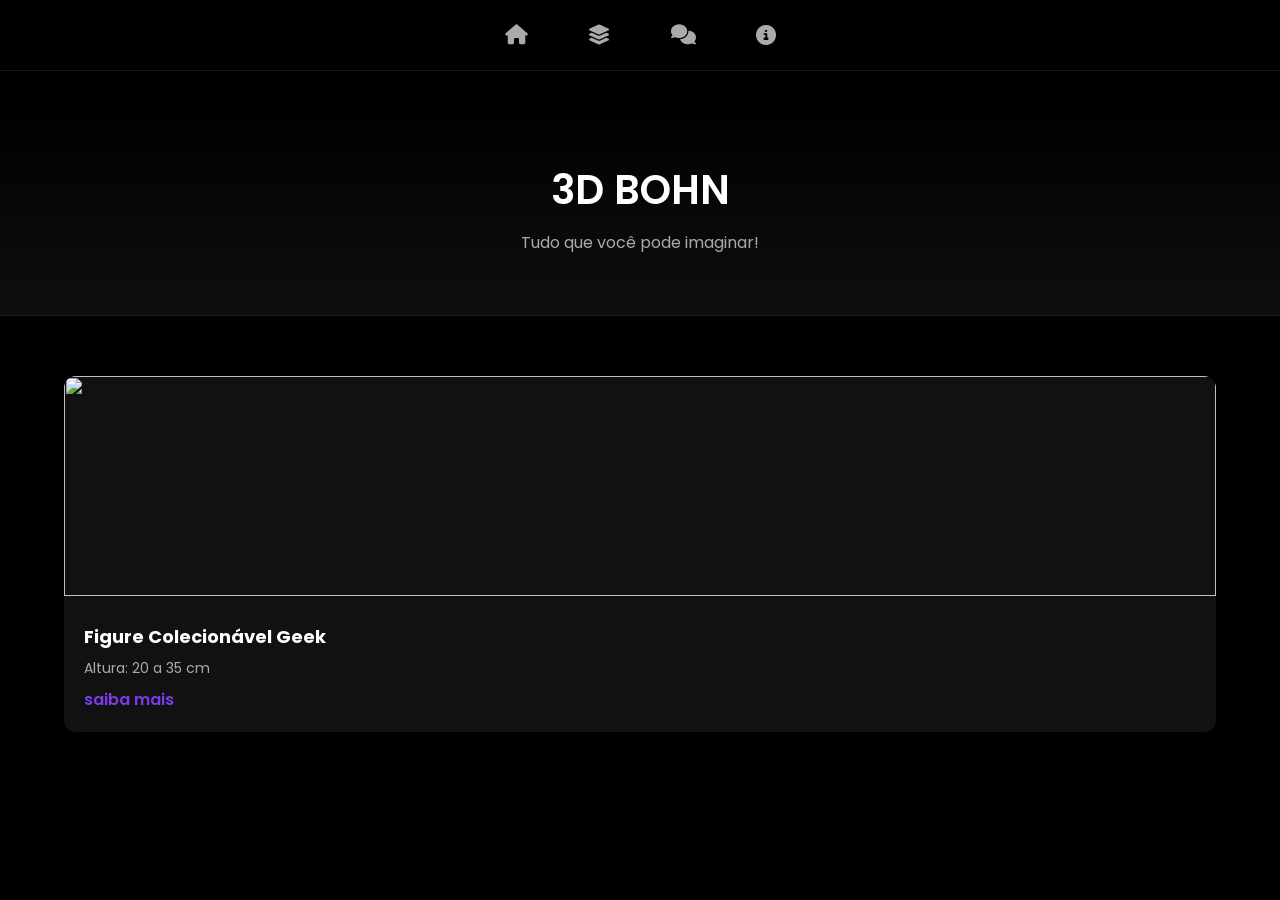
==== amigurumi.html @ 75762210 "Add initial HTML structure for amigurumi page" ====
<!DOCTYPE html>
<html lang="pt-br">
    
     <!-- cabeçalho -->
<head> 
    <meta charset="UTF-8">
    <meta name="viewport" content="width=device-width, initial-scale=1.0">
    <title>3D BOHN- figures</title>

    <!-- Fonte -->
    <link href="https://fonts.googleapis.com/css2?family=Poppins:wght@300;400;600&display=swap" rel="stylesheet">

    <!-- CSS -->
    <link rel="stylesheet" href="style.css">

    <!-- Font Awesome -->
<link rel="stylesheet" href="https://cdnjs.cloudflare.com/ajax/libs/font-awesome/6.5.0/css/all.min.css">
    
</head>

     <!-- corpo -->
    
<body>

    <!-- MENU -->
  <nav>
    <a href="index.html"><i class="fa-solid fa-house"></i></a>
    <a href="#seções"><i class="fa-solid fa-layer-group"></i></a>
    <a href="chat.html"><i class="fa-solid fa-comments"></i></a>
    <a href="#info"><i class="fa-solid fa-circle-info"></i></a>
</nav>

    <!-- BANNER -->
    <section class="banner" id="home">
        <h1>3D BOHN</h1>
        <p>Tudo que você pode imaginar! </p>
    </section>

    <!-- PRODUTOS -->
    <section class="produtos" id="seções">

       <div class="card"">
          <img src="https://via.placeholder.com/400x300" alt="">
            <div class="card-info">
                <h3> Figure Colecionável Geek </h3>
                <p> Altura: 20 a 35 cm </p>
                <div class="preco"> saiba mais</div>
            </div>
        </div>
---- style.css ----
*{
    margin:0;
    padding:0;
    box-sizing:border-box;
    font-family:'Poppins', sans-serif;
}

body{
    background:#000;
    color:#fff;
}

/* NAVBAR */
nav{
    position:fixed;
    top:0;
    width:100%;
    background:#000;
    display:flex;
    justify-content:center;
    gap:60px;
    padding:20px;
    border-bottom:1px solid #1a1a1a;
    z-index:1000;
}

nav a{
    color:#aaa;
    text-decoration:none;
    font-size:20px;
    transition:0.3s;
}

nav a:hover{
    color:#7c3aed;
    transform:scale(1.4);
}

/* BANNER */
.banner{
    margin-top:100px;
    text-align:center;
    padding:60px 20px;
    background:linear-gradient(to bottom,#000,#0f0f0f);
    border-bottom:1px solid #1a1a1a;
}

.banner h1{
    font-size:40px;
    font-weight:600;
}

.banner p{
    color:#aaa;
    margin-top:10px;
}

/* PRODUTOS */
.produtos{
    padding:60px 5%;
    display:grid;
    grid-template-columns:repeat(auto-fit,minmax(250px,1fr));
    gap:30px;
}

/* CARD */
.card{
    background:#111;
    border-radius:12px;
    overflow:hidden;
    transition:0.3s;
    cursor:pointer;
}

.card:hover{
    transform:translateY(-8px);
    box-shadow:0 15px 30px rgba(0,0,0,0.6);
}

.card img{
    width:100%;
    height:220px;
    object-fit:cover;
}

.card-info{
    padding:20px;
}

.card-info h3{
    font-size:18px;
}

.card-info p{
    color:#aaa;
    font-size:14px;
    margin:8px 0;
}

.preco{
    color:#7c3aed;
    font-weight:600;
    font-size:16px;
}

/* FOOTER */
footer{
    text-align:center;
    padding:40px;
    border-top:1px solid #1a1a1a;
    color:#aaa;
}

/* BOTÃO WHATS */
.whatsapp{
    position:fixed;
    bottom:20px;
    right:20px;
    background:#25d366;
    color:#000;
    padding:15px 18px;
    border-radius:50%;
    font-weight:bold;
    text-decoration:none;
    box-shadow:0 5px 15px rgba(0,0,0,0.5);
    transition:0.3s;
}

.whatsapp:hover{
    transform:scale(1.1);
}
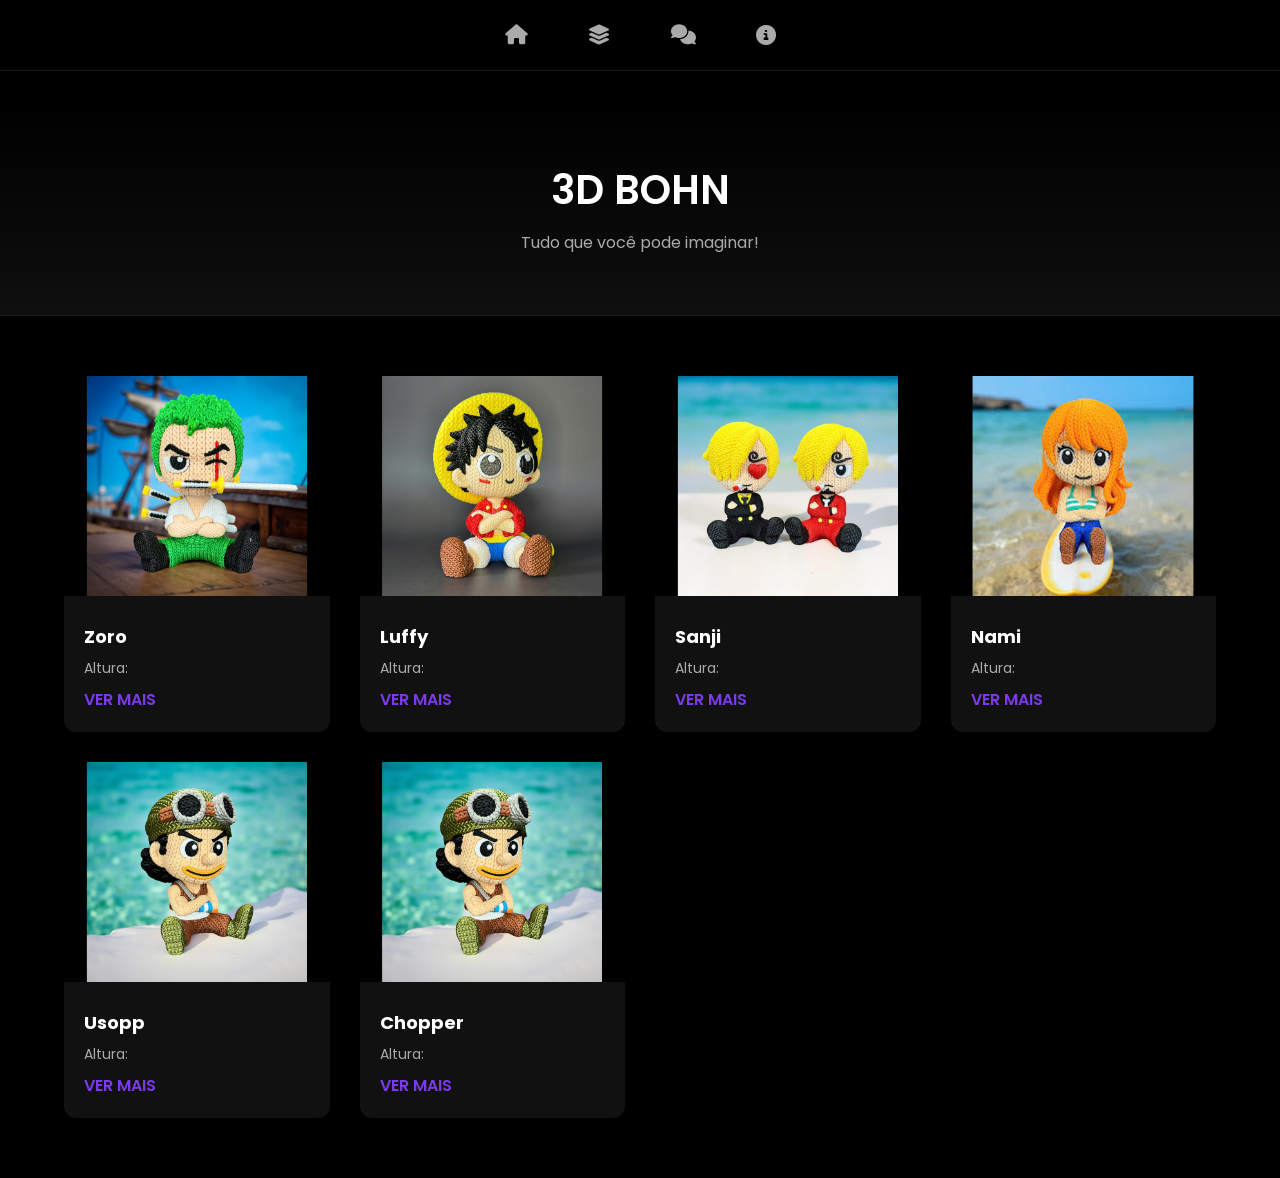
==== commit 28101c94: "Add product cards with images and links" ====
--- a/amigurumi.html
+++ b/amigurumi.html
@@ -39,11 +39,56 @@
     <!-- PRODUTOS -->
     <section class="produtos" id="seções">
 
-       <div class="card"">
-          <img src="https://via.placeholder.com/400x300" alt="">
+       <div class="card" onclick="window.location.href='https://wa.me/5541995469616?text=Quero%20ver%20mais%20sobre%20Soniverine'">
+          <img src="5f030478-d43e-4377-b4ae-dead6f423f24.png" alt="">
             <div class="card-info">
-                <h3> Figure Colecionável Geek </h3>
-                <p> Altura: 20 a 35 cm </p>
-                <div class="preco"> saiba mais</div>
+                <h3> Zoro </h3>
+                <p> Altura:</p>
+                <div class="preco"> VER MAIS </div>
             </div>
         </div>
+
+          <div class="card" onclick="window.location.href='https://wa.me/5541995469616?text=Quero%20ver%20mais%20sobre%20Soniverine'">
+          <img src="6a14e3a2-d668-4718-ade3-5dc79275b1c5.png" alt="">
+            <div class="card-info">
+                <h3> Luffy </h3>
+                <p> Altura:</p>
+                <div class="preco"> VER MAIS </div>
+            </div>
+        </div>
+
+         <div class="card" onclick="window.location.href='https://wa.me/5541995469616?text=Quero%20ver%20mais%20sobre%20Soniverine'">
+          <img src="9843cbaa-251d-4c41-b7c2-42f636bd3511.png" alt="">
+            <div class="card-info">
+                <h3> Sanji </h3>
+                <p> Altura:</p>
+                <div class="preco"> VER MAIS </div>
+            </div>
+        </div>
+
+         <div class="card" onclick="window.location.href='https://wa.me/5541995469616?text=Quero%20ver%20mais%20sobre%20Soniverine'">
+          <img src="5d5a09c9-5da3-4609-9bff-df7cbadf2766.png" alt="">
+            <div class="card-info">
+                <h3> Nami </h3>
+                <p> Altura:</p>
+                <div class="preco"> VER MAIS </div>
+            </div>
+        </div>
+
+         <div class="card" onclick="window.location.href='https://wa.me/5541995469616?text=Quero%20ver%20mais%20sobre%20Soniverine'">
+          <img src="3a2fa9fe-bf77-4895-bcd6-f42fdc50ac62.png" alt="">
+            <div class="card-info">
+                <h3> Usopp </h3>
+                <p> Altura:</p>
+                <div class="preco"> VER MAIS </div>
+            </div>
+        </div>
+
+        <div class="card" onclick="window.location.href='https://wa.me/5541995469616?text=Quero%20ver%20mais%20sobre%20Soniverine'">
+          <img src="3a2fa9fe-bf77-4895-bcd6-f42fdc50ac62.png" alt="">
+            <div class="card-info">
+                <h3> Chopper </h3>
+                <p> Altura:</p>
+                <div class="preco"> VER MAIS </div>
+            </div>
+        </div>
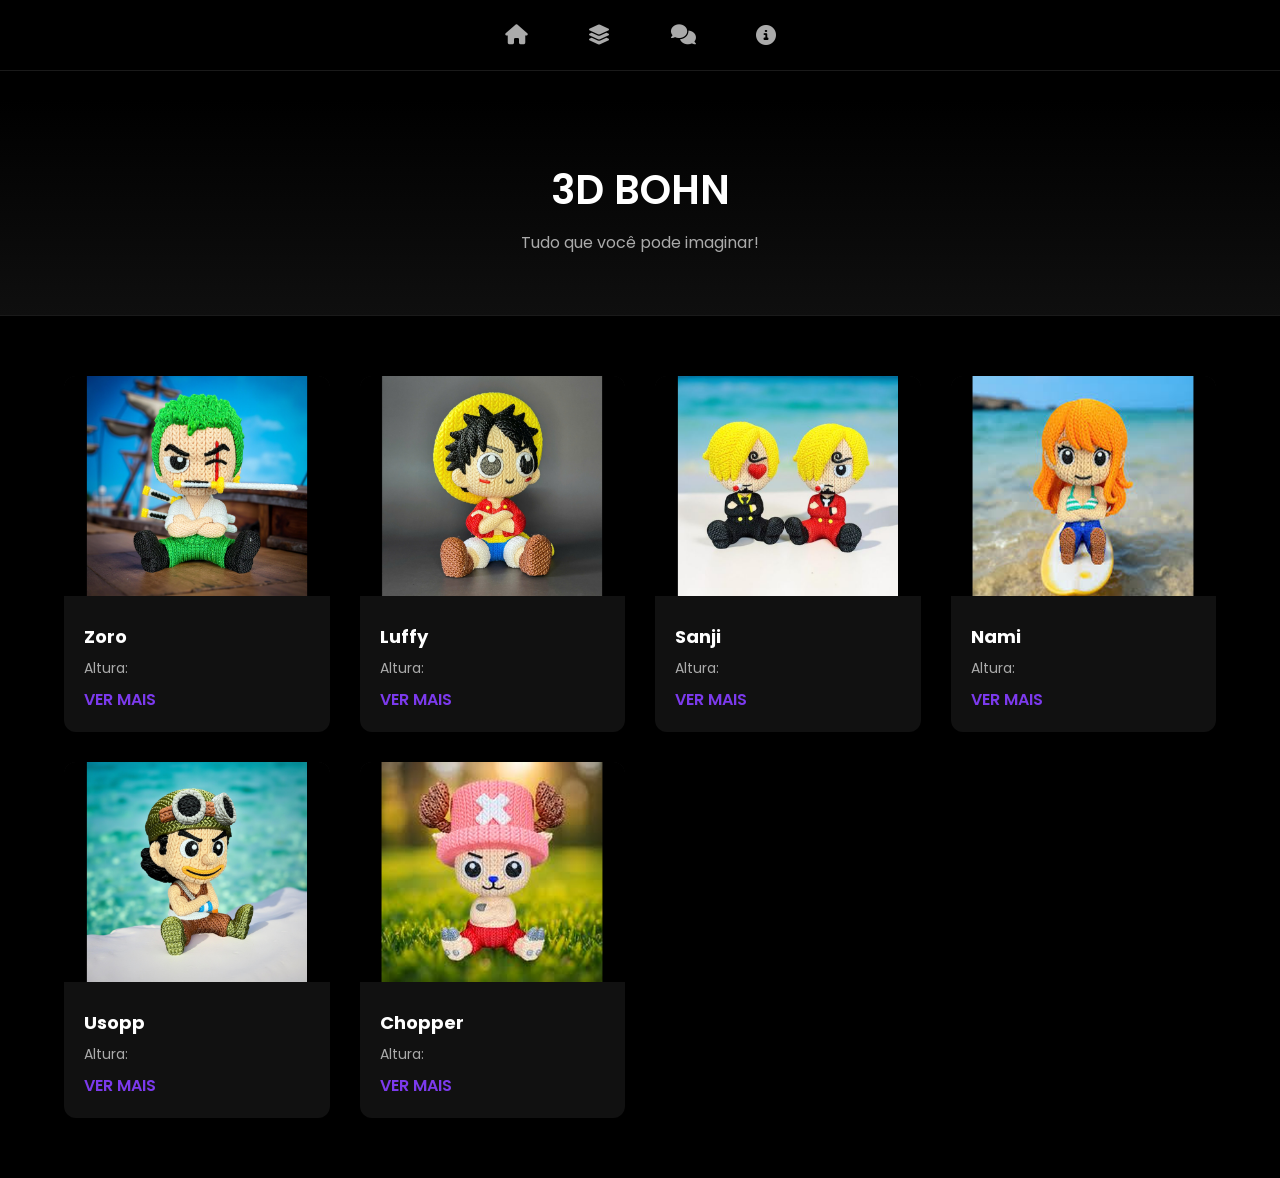
==== commit 189647a0: "Update amigurumi.html" ====
--- a/amigurumi.html
+++ b/amigurumi.html
@@ -5,7 +5,7 @@
 <head> 
     <meta charset="UTF-8">
     <meta name="viewport" content="width=device-width, initial-scale=1.0">
-    <title>3D BOHN- figures</title>
+    <title>3D BOHN- Amigurumi</title>
 
     <!-- Fonte -->
     <link href="https://fonts.googleapis.com/css2?family=Poppins:wght@300;400;600&display=swap" rel="stylesheet">
@@ -85,7 +85,7 @@
         </div>
 
         <div class="card" onclick="window.location.href='https://wa.me/5541995469616?text=Quero%20ver%20mais%20sobre%20Soniverine'">
-          <img src="3a2fa9fe-bf77-4895-bcd6-f42fdc50ac62.png" alt="">
+          <img src="a189bc48-a95e-4435-b666-3e0cf9d654f8.png" alt="">
             <div class="card-info">
                 <h3> Chopper </h3>
                 <p> Altura:</p>
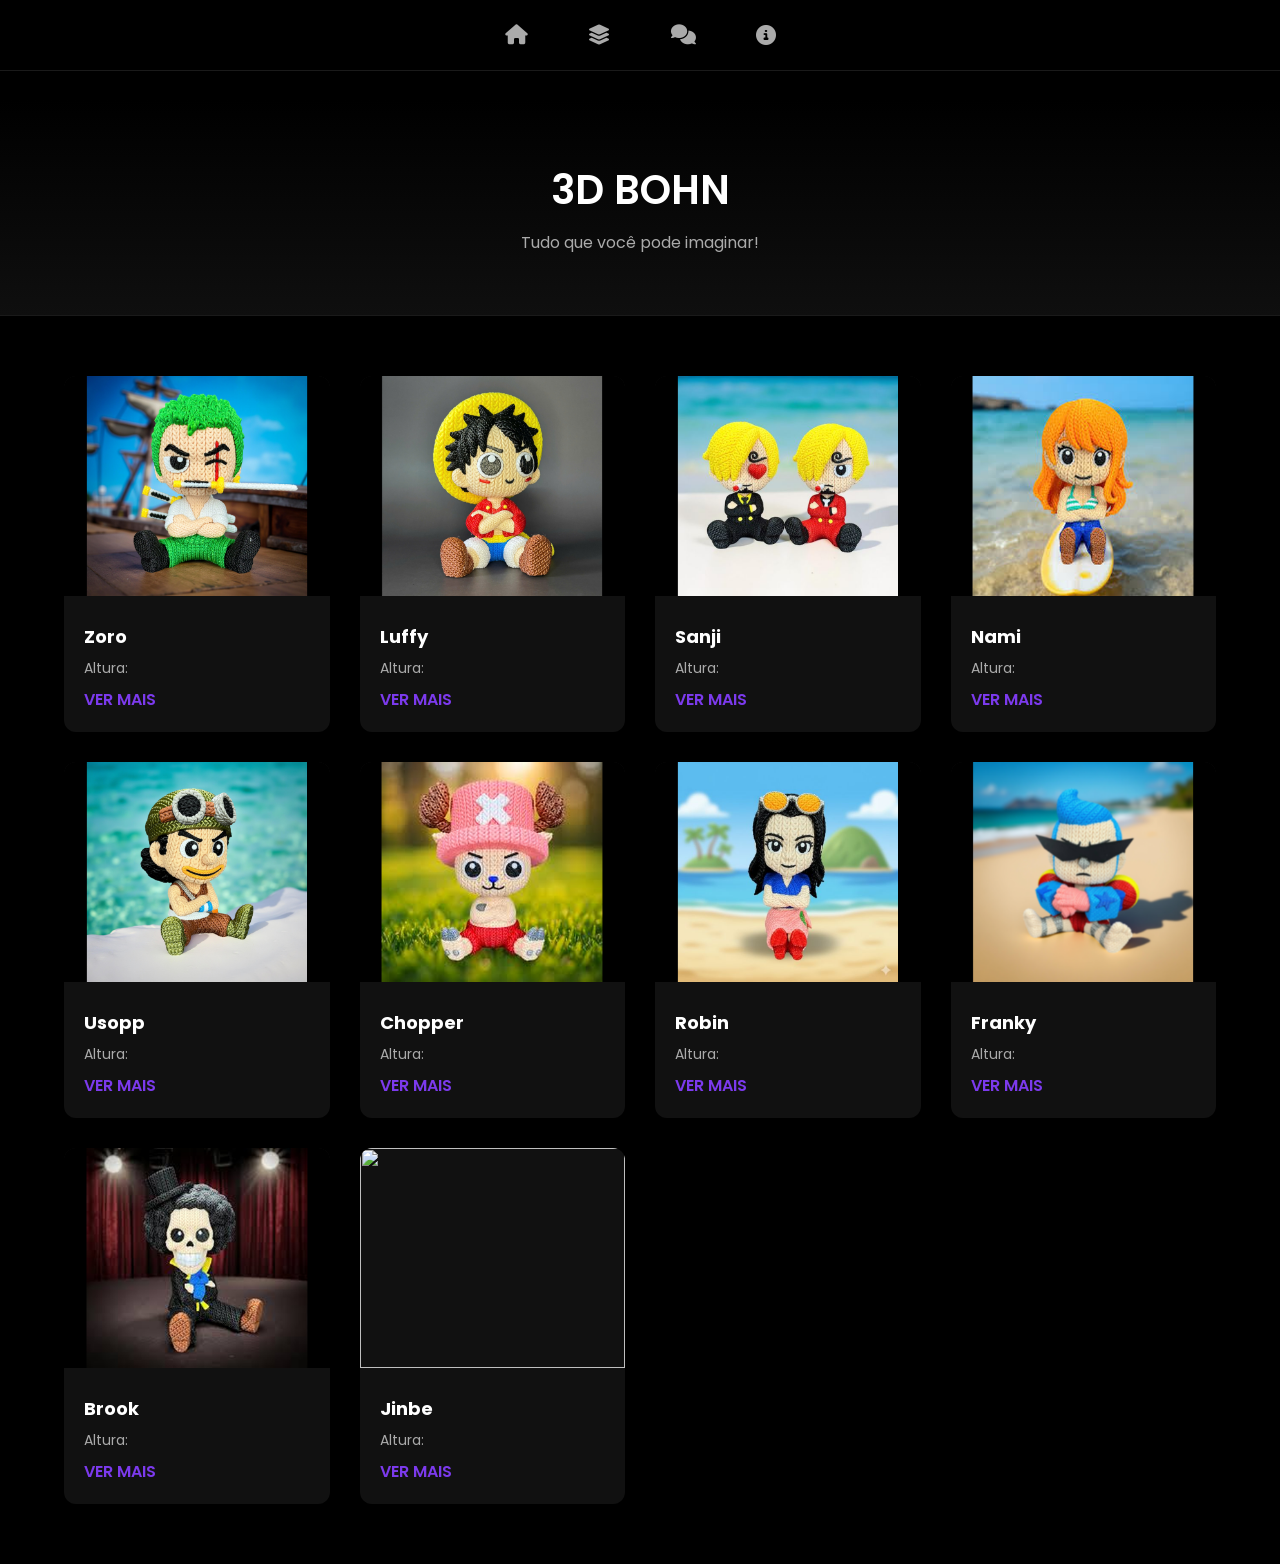
==== commit 8b24ab3a: "Update amigurumi.html" ====
--- a/amigurumi.html
+++ b/amigurumi.html
@@ -92,3 +92,39 @@
                 <div class="preco"> VER MAIS </div>
             </div>
         </div>
+
+        <div class="card" onclick="window.location.href='https://wa.me/5541995469616?text=Quero%20ver%20mais%20sobre%20Soniverine'">
+          <img src="1ceaea2f-77c8-453e-85f2-f73ee78cea68.png" alt="">
+            <div class="card-info">
+                <h3> Robin </h3>
+                <p> Altura:</p>
+                <div class="preco"> VER MAIS </div>
+            </div>
+        </div>
+
+        <div class="card" onclick="window.location.href='https://wa.me/5541995469616?text=Quero%20ver%20mais%20sobre%20Soniverine'">
+          <img src="123ffee9-6e20-4543-8b25-0bfcc705926f.png" alt="">
+            <div class="card-info">
+                <h3> Franky </h3>
+                <p> Altura:</p>
+                <div class="preco"> VER MAIS </div>
+            </div>
+        </div>
+
+        <div class="card" onclick="window.location.href='https://wa.me/5541995469616?text=Quero%20ver%20mais%20sobre%20Soniverine'">
+          <img src="1fd4eecb-8c8d-40ad-a169-385c33607810.png" alt="">
+            <div class="card-info">
+                <h3> Brook </h3>
+                <p> Altura:</p>
+                <div class="preco"> VER MAIS </div>
+            </div>
+        </div>
+
+        <div class="card" onclick="window.location.href='https://wa.me/5541995469616?text=Quero%20ver%20mais%20sobre%20Soniverine'">
+          <img src="71193e06-0f73-44d5-a124-aa3aa81ea96b.png" alt="">
+            <div class="card-info">
+                <h3> Jinbe </h3>
+                <p> Altura:</p>
+                <div class="preco"> VER MAIS </div>
+            </div>
+        </div>
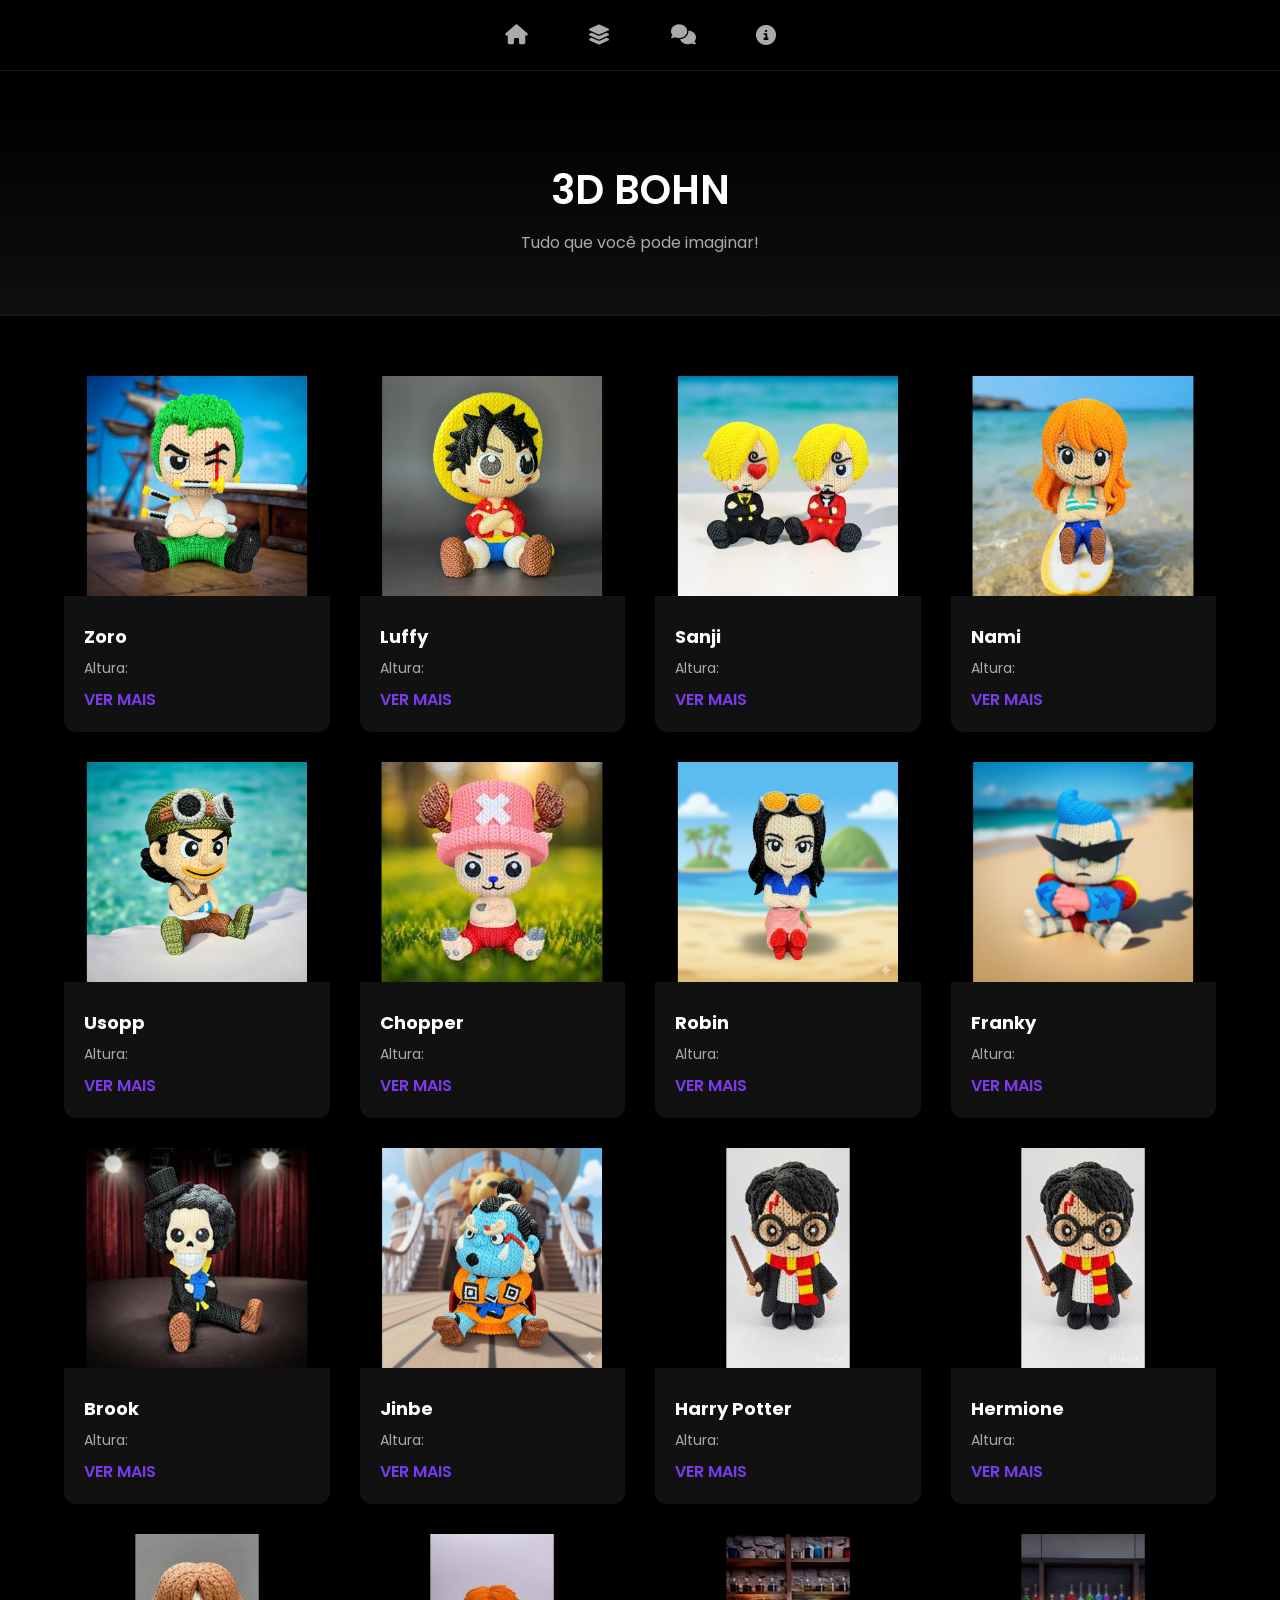
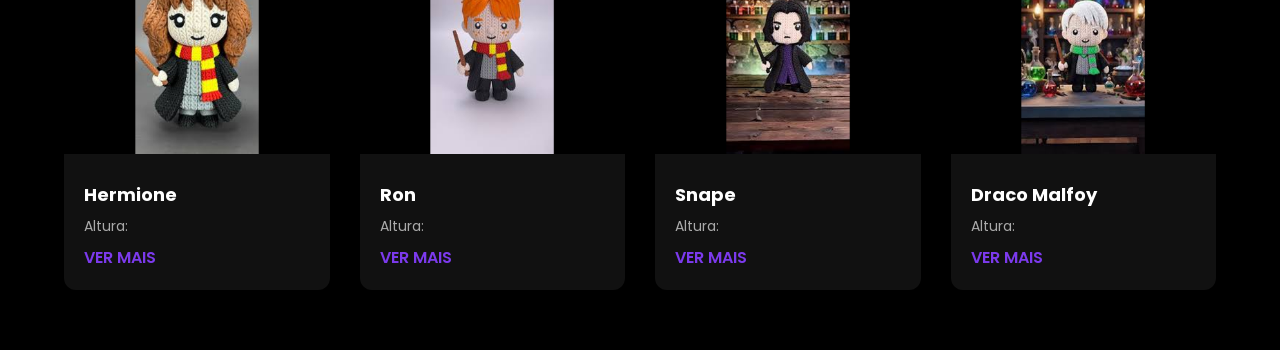
==== commit 06b4a382: "Update amigurumi.html" ====
--- a/amigurumi.html
+++ b/amigurumi.html
@@ -128,3 +128,57 @@
                 <div class="preco"> VER MAIS </div>
             </div>
         </div>
+
+          <div class="card" onclick="window.location.href='https://wa.me/5541995469616?text=Quero%20ver%20mais%20sobre%20Soniverine'">
+          <img src="a704b4d0-e889-47d3-9256-4de56b104e14.png" alt="">
+            <div class="card-info">
+                <h3> Harry Potter </h3>
+                <p> Altura:</p>
+                <div class="preco"> VER MAIS </div>
+            </div>
+        </div>
+
+        <div class="card" onclick="window.location.href='https://wa.me/5541995469616?text=Quero%20ver%20mais%20sobre%20Soniverine'">
+          <img src="a704b4d0-e889-47d3-9256-4de56b104e14.png" alt="">
+            <div class="card-info">
+                <h3> Hermione </h3>
+                <p> Altura:</p>
+                <div class="preco"> VER MAIS </div>
+            </div>
+        </div>
+
+        <div class="card" onclick="window.location.href='https://wa.me/5541995469616?text=Quero%20ver%20mais%20sobre%20Soniverine'">
+          <img src="1e3acca1-4e76-4310-8d8b-206459f42715.png" alt="">
+            <div class="card-info">
+                <h3> Hermione </h3>
+                <p> Altura:</p>
+                <div class="preco"> VER MAIS </div>
+            </div>
+        </div>
+
+         <div class="card" onclick="window.location.href='https://wa.me/5541995469616?text=Quero%20ver%20mais%20sobre%20Soniverine'">
+          <img src="adebfa76-913e-4c7e-aeb0-94d4e1274829.png" alt="">
+            <div class="card-info">
+                <h3> Ron </h3>
+                <p> Altura:</p>
+                <div class="preco"> VER MAIS </div>
+            </div>
+        </div>
+
+         <div class="card" onclick="window.location.href='https://wa.me/5541995469616?text=Quero%20ver%20mais%20sobre%20Soniverine'">
+          <img src="488e5db2-e006-4ddf-9344-69befc4aae52.png" alt="">
+            <div class="card-info">
+                <h3> Snape </h3>
+                <p> Altura:</p>
+                <div class="preco"> VER MAIS </div>
+            </div>
+        </div>
+
+        <div class="card" onclick="window.location.href='https://wa.me/5541995469616?text=Quero%20ver%20mais%20sobre%20Soniverine'">
+          <img src="55f424b2-523b-482b-9dfa-00f4eac1c318.png" alt="">
+            <div class="card-info">
+                <h3> Draco Malfoy </h3>
+                <p> Altura:</p>
+                <div class="preco"> VER MAIS </div>
+            </div>
+        </div>
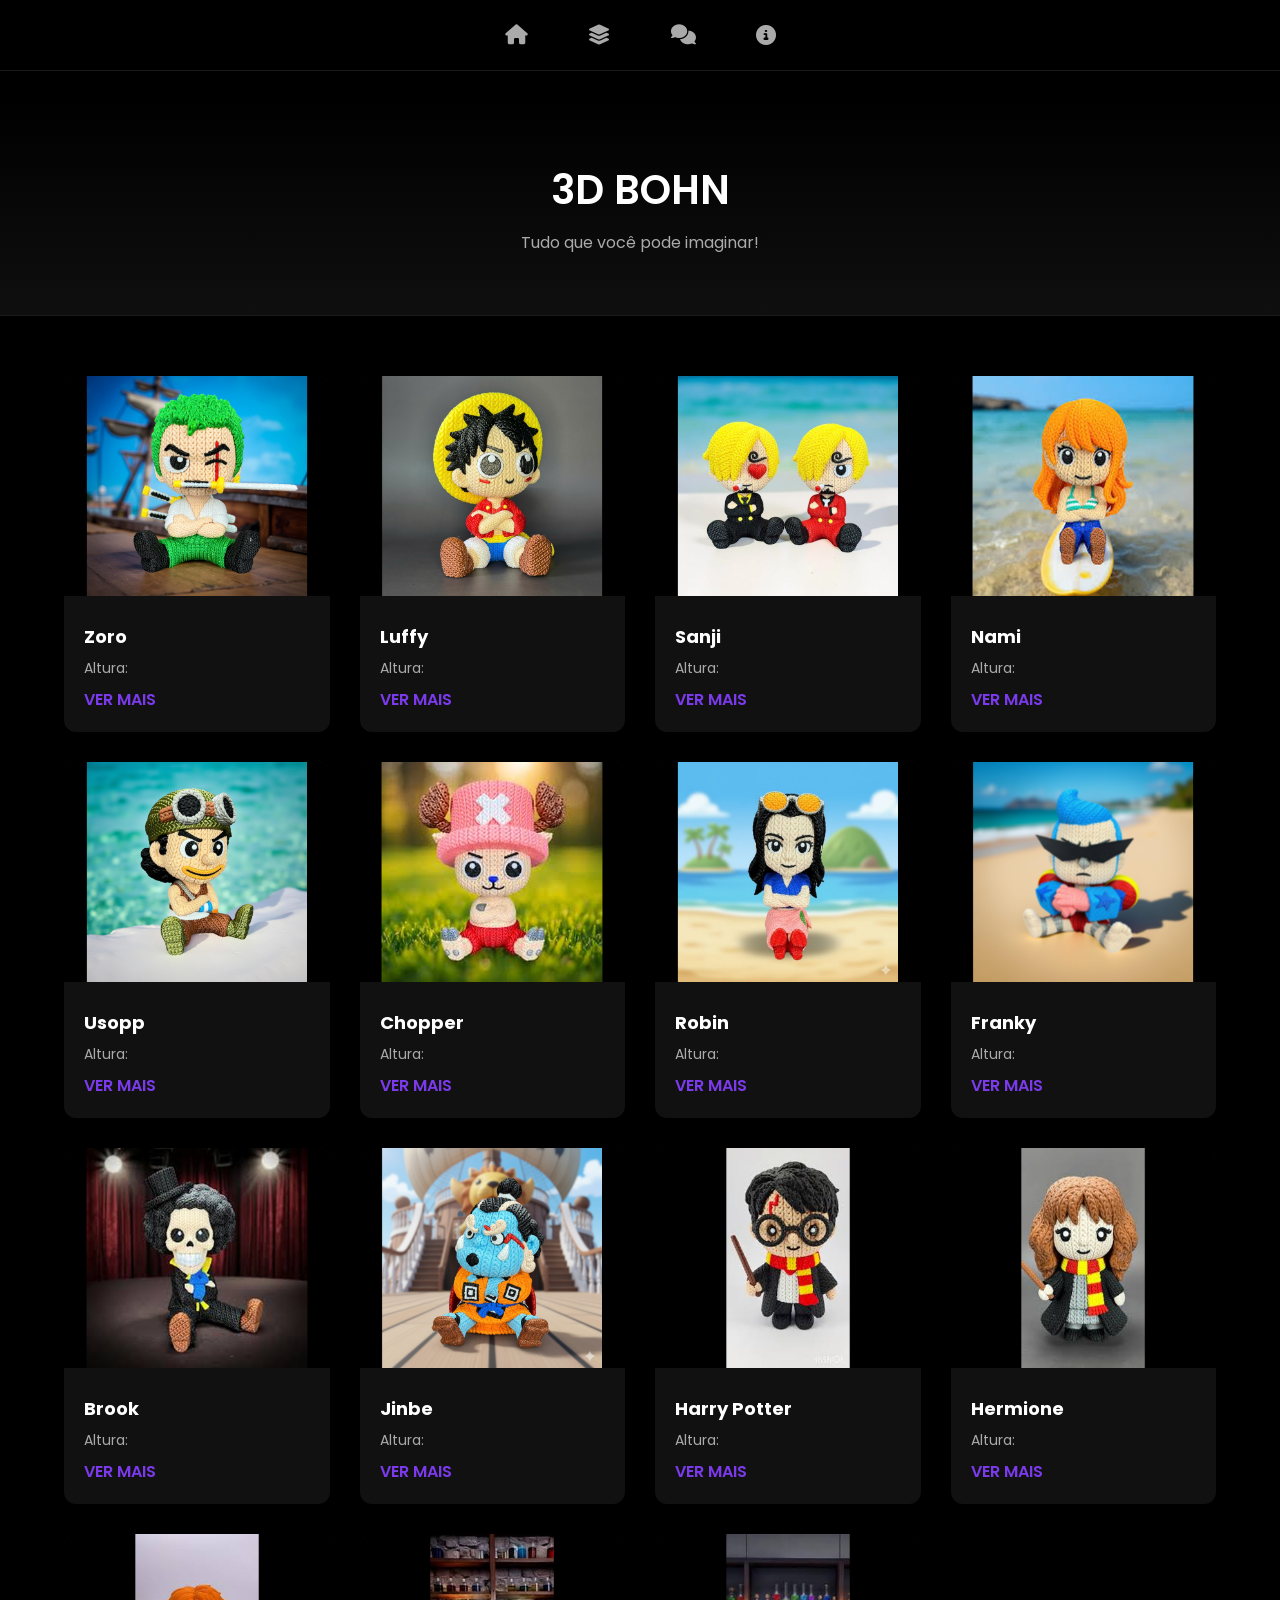
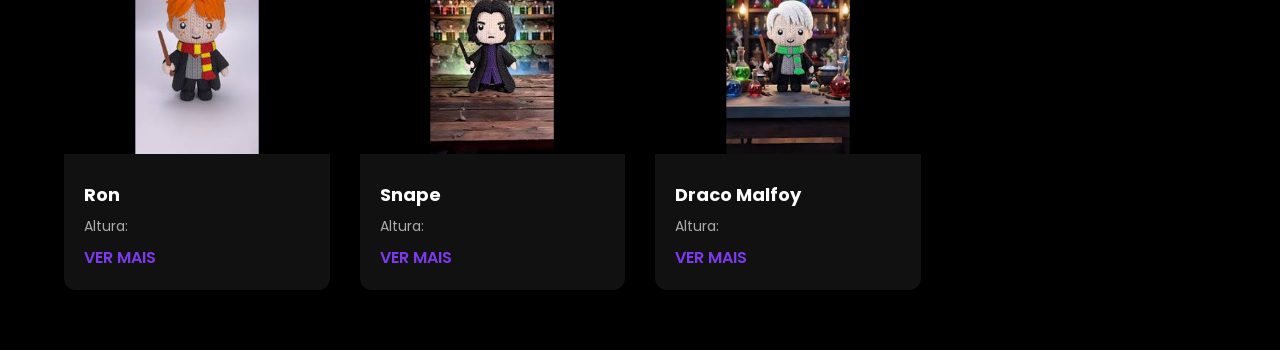
==== commit 517d0fae: "Update amigurumi.html" ====
--- a/amigurumi.html
+++ b/amigurumi.html
@@ -139,15 +139,6 @@
         </div>
 
         <div class="card" onclick="window.location.href='https://wa.me/5541995469616?text=Quero%20ver%20mais%20sobre%20Soniverine'">
-          <img src="a704b4d0-e889-47d3-9256-4de56b104e14.png" alt="">
-            <div class="card-info">
-                <h3> Hermione </h3>
-                <p> Altura:</p>
-                <div class="preco"> VER MAIS </div>
-            </div>
-        </div>
-
-        <div class="card" onclick="window.location.href='https://wa.me/5541995469616?text=Quero%20ver%20mais%20sobre%20Soniverine'">
           <img src="1e3acca1-4e76-4310-8d8b-206459f42715.png" alt="">
             <div class="card-info">
                 <h3> Hermione </h3>
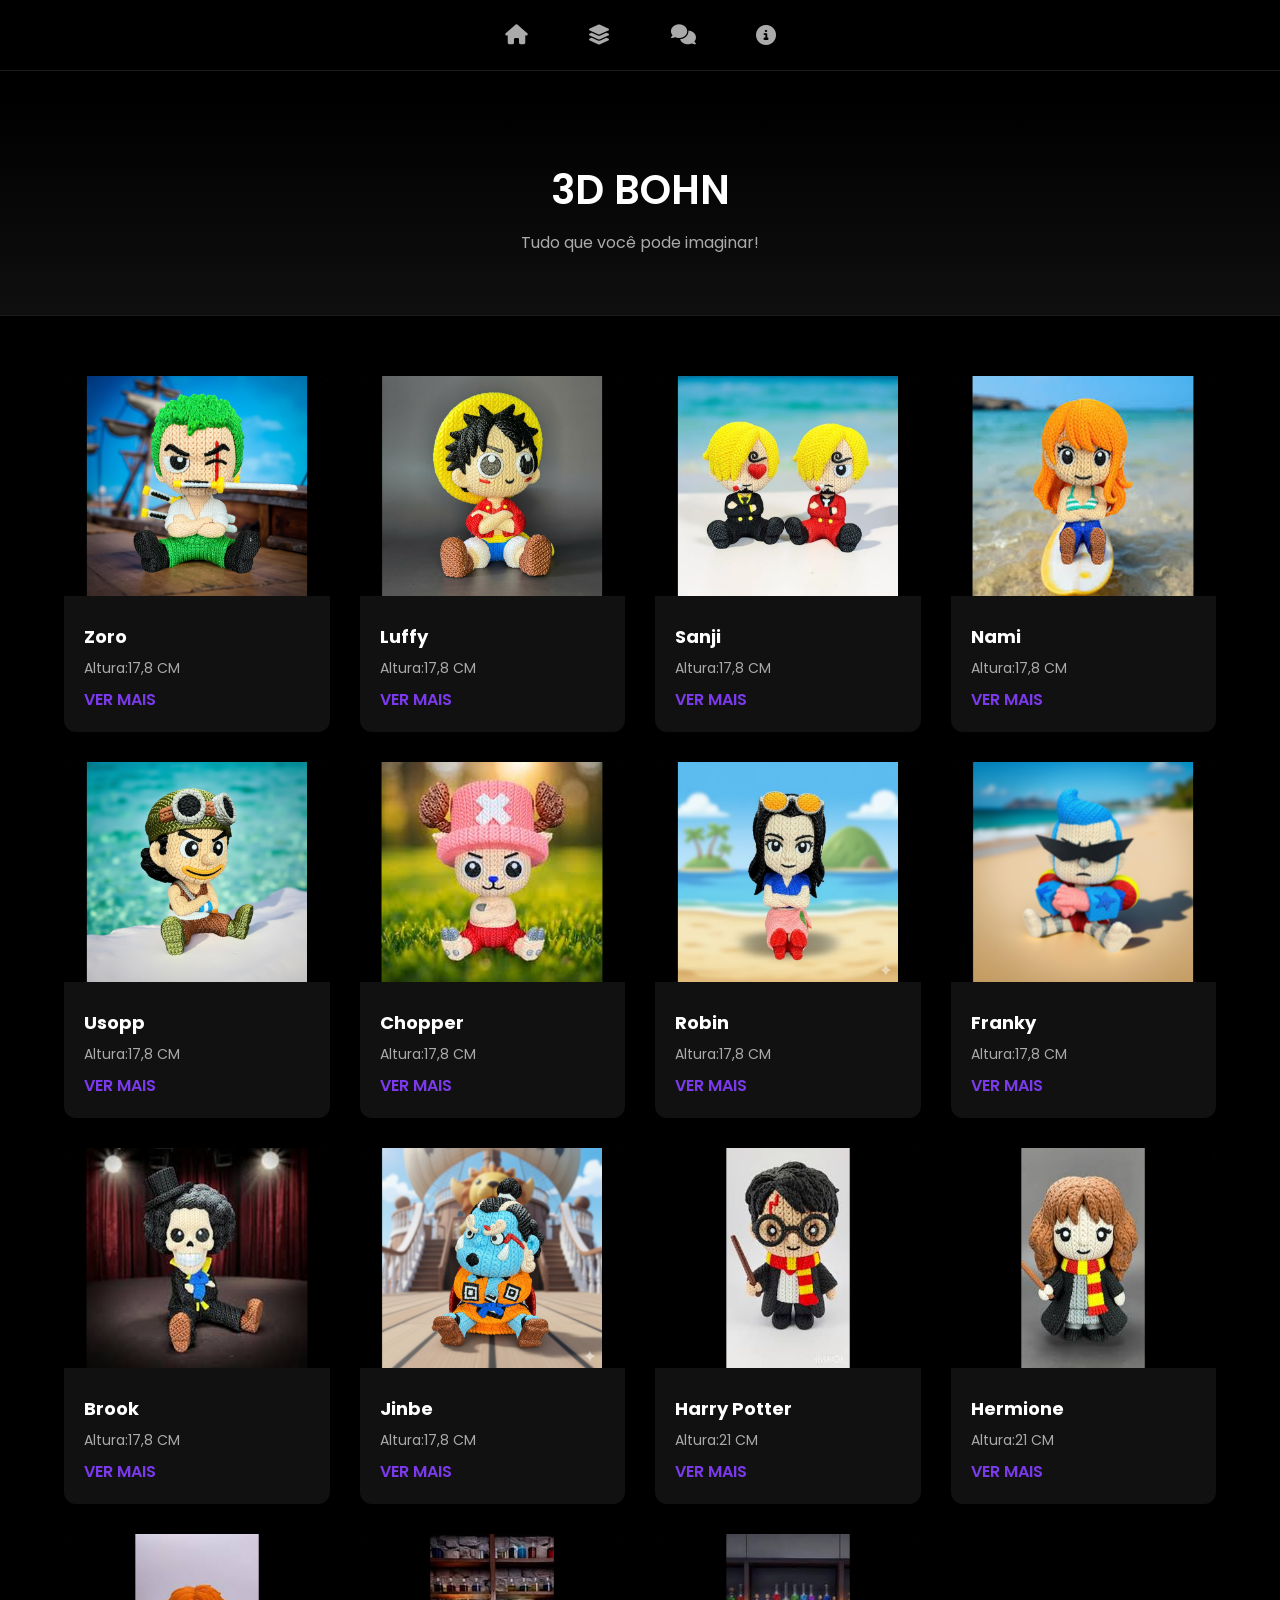
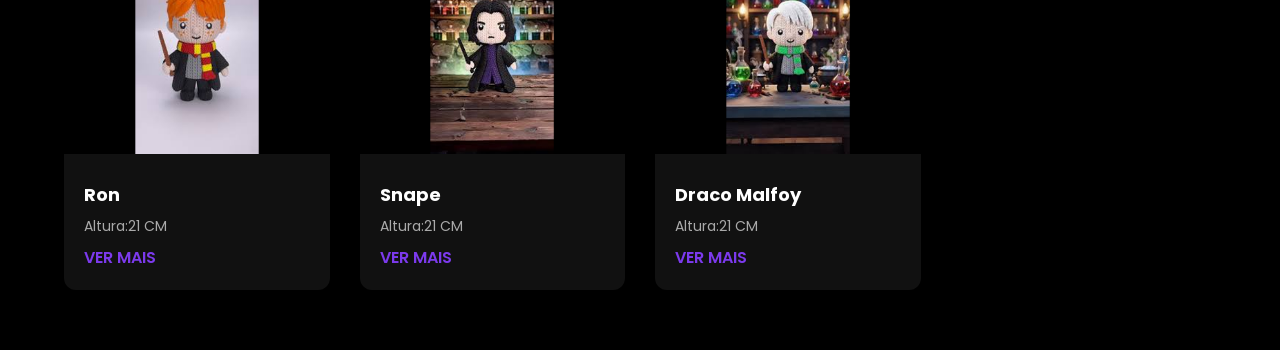
==== commit 7af9dc73: "Update amigurumi.html" ====
--- a/amigurumi.html
+++ b/amigurumi.html
@@ -39,137 +39,137 @@
     <!-- PRODUTOS -->
     <section class="produtos" id="seções">
 
-       <div class="card" onclick="window.location.href='https://wa.me/5541995469616?text=Quero%20ver%20mais%20sobre%20Soniverine'">
+       <div class="card" onclick="window.location.href='https://wa.me/5541995469616?text=Quero%20ver%20mais%20sobre%20Zoro'">
           <img src="5f030478-d43e-4377-b4ae-dead6f423f24.png" alt="">
             <div class="card-info">
                 <h3> Zoro </h3>
-                <p> Altura:</p>
+                <p> Altura:17,8 CM</p>
                 <div class="preco"> VER MAIS </div>
             </div>
         </div>
 
-          <div class="card" onclick="window.location.href='https://wa.me/5541995469616?text=Quero%20ver%20mais%20sobre%20Soniverine'">
+          <div class="card" onclick="window.location.href='https://wa.me/5541995469616?text=Quero%20ver%20mais%20sobre%20Luffy'">
           <img src="6a14e3a2-d668-4718-ade3-5dc79275b1c5.png" alt="">
             <div class="card-info">
                 <h3> Luffy </h3>
-                <p> Altura:</p>
+                <p> Altura:17,8 CM</p>
                 <div class="preco"> VER MAIS </div>
             </div>
         </div>
 
-         <div class="card" onclick="window.location.href='https://wa.me/5541995469616?text=Quero%20ver%20mais%20sobre%20Soniverine'">
+         <div class="card" onclick="window.location.href='https://wa.me/5541995469616?text=Quero%20ver%20mais%20sobre%20Sanji'">
           <img src="9843cbaa-251d-4c41-b7c2-42f636bd3511.png" alt="">
             <div class="card-info">
                 <h3> Sanji </h3>
-                <p> Altura:</p>
+                <p> Altura:17,8 CM</p>
                 <div class="preco"> VER MAIS </div>
             </div>
         </div>
 
-         <div class="card" onclick="window.location.href='https://wa.me/5541995469616?text=Quero%20ver%20mais%20sobre%20Soniverine'">
+         <div class="card" onclick="window.location.href='https://wa.me/5541995469616?text=Quero%20ver%20mais%20sobre%20Nami'">
           <img src="5d5a09c9-5da3-4609-9bff-df7cbadf2766.png" alt="">
             <div class="card-info">
                 <h3> Nami </h3>
-                <p> Altura:</p>
+                <p> Altura:17,8 CM</p>
                 <div class="preco"> VER MAIS </div>
             </div>
         </div>
 
-         <div class="card" onclick="window.location.href='https://wa.me/5541995469616?text=Quero%20ver%20mais%20sobre%20Soniverine'">
+         <div class="card" onclick="window.location.href='https://wa.me/5541995469616?text=Quero%20ver%20mais%20sobre%20Usopp'">
           <img src="3a2fa9fe-bf77-4895-bcd6-f42fdc50ac62.png" alt="">
             <div class="card-info">
                 <h3> Usopp </h3>
-                <p> Altura:</p>
+                <p> Altura:17,8 CM</p>
                 <div class="preco"> VER MAIS </div>
             </div>
         </div>
 
-        <div class="card" onclick="window.location.href='https://wa.me/5541995469616?text=Quero%20ver%20mais%20sobre%20Soniverine'">
+        <div class="card" onclick="window.location.href='https://wa.me/5541995469616?text=Quero%20ver%20mais%20sobre%20Chipper'">
           <img src="a189bc48-a95e-4435-b666-3e0cf9d654f8.png" alt="">
             <div class="card-info">
                 <h3> Chopper </h3>
-                <p> Altura:</p>
+                <p> Altura:17,8 CM</p>
                 <div class="preco"> VER MAIS </div>
             </div>
         </div>
 
-        <div class="card" onclick="window.location.href='https://wa.me/5541995469616?text=Quero%20ver%20mais%20sobre%20Soniverine'">
+        <div class="card" onclick="window.location.href='https://wa.me/5541995469616?text=Quero%20ver%20mais%20sobre%20Robin'">
           <img src="1ceaea2f-77c8-453e-85f2-f73ee78cea68.png" alt="">
             <div class="card-info">
                 <h3> Robin </h3>
-                <p> Altura:</p>
+                <p> Altura:17,8 CM</p>
                 <div class="preco"> VER MAIS </div>
             </div>
         </div>
 
-        <div class="card" onclick="window.location.href='https://wa.me/5541995469616?text=Quero%20ver%20mais%20sobre%20Soniverine'">
+        <div class="card" onclick="window.location.href='https://wa.me/5541995469616?text=Quero%20ver%20mais%20sobre%20Franky'">
           <img src="123ffee9-6e20-4543-8b25-0bfcc705926f.png" alt="">
             <div class="card-info">
                 <h3> Franky </h3>
-                <p> Altura:</p>
+                <p> Altura:17,8 CM</p>
                 <div class="preco"> VER MAIS </div>
             </div>
         </div>
 
-        <div class="card" onclick="window.location.href='https://wa.me/5541995469616?text=Quero%20ver%20mais%20sobre%20Soniverine'">
+        <div class="card" onclick="window.location.href='https://wa.me/5541995469616?text=Quero%20ver%20mais%20sobre%20Brook'">
           <img src="1fd4eecb-8c8d-40ad-a169-385c33607810.png" alt="">
             <div class="card-info">
                 <h3> Brook </h3>
-                <p> Altura:</p>
+                <p> Altura:17,8 CM</p>
                 <div class="preco"> VER MAIS </div>
             </div>
         </div>
 
-        <div class="card" onclick="window.location.href='https://wa.me/5541995469616?text=Quero%20ver%20mais%20sobre%20Soniverine'">
+        <div class="card" onclick="window.location.href='https://wa.me/5541995469616?text=Quero%20ver%20mais%20sobre%20Jinbe'">
           <img src="71193e06-0f73-44d5-a124-aa3aa81ea96b.png" alt="">
             <div class="card-info">
                 <h3> Jinbe </h3>
-                <p> Altura:</p>
+                <p> Altura:17,8 CM</p>
                 <div class="preco"> VER MAIS </div>
             </div>
         </div>
 
-          <div class="card" onclick="window.location.href='https://wa.me/5541995469616?text=Quero%20ver%20mais%20sobre%20Soniverine'">
+          <div class="card" onclick="window.location.href='https://wa.me/5541995469616?text=Quero%20ver%20mais%20sobre%20Harry Potter'">
           <img src="a704b4d0-e889-47d3-9256-4de56b104e14.png" alt="">
             <div class="card-info">
                 <h3> Harry Potter </h3>
-                <p> Altura:</p>
+                <p> Altura:21 CM</p>
                 <div class="preco"> VER MAIS </div>
             </div>
         </div>
 
-        <div class="card" onclick="window.location.href='https://wa.me/5541995469616?text=Quero%20ver%20mais%20sobre%20Soniverine'">
+        <div class="card" onclick="window.location.href='https://wa.me/5541995469616?text=Quero%20ver%20mais%20sobre%20Hermione'">
           <img src="1e3acca1-4e76-4310-8d8b-206459f42715.png" alt="">
             <div class="card-info">
                 <h3> Hermione </h3>
-                <p> Altura:</p>
+                <p> Altura:21 CM</p>
                 <div class="preco"> VER MAIS </div>
             </div>
         </div>
 
-         <div class="card" onclick="window.location.href='https://wa.me/5541995469616?text=Quero%20ver%20mais%20sobre%20Soniverine'">
+         <div class="card" onclick="window.location.href='https://wa.me/5541995469616?text=Quero%20ver%20mais%20sobre%20Ron'">
           <img src="adebfa76-913e-4c7e-aeb0-94d4e1274829.png" alt="">
             <div class="card-info">
                 <h3> Ron </h3>
-                <p> Altura:</p>
+                <p> Altura:21 CM</p>
                 <div class="preco"> VER MAIS </div>
             </div>
         </div>
 
-         <div class="card" onclick="window.location.href='https://wa.me/5541995469616?text=Quero%20ver%20mais%20sobre%20Soniverine'">
+         <div class="card" onclick="window.location.href='https://wa.me/5541995469616?text=Quero%20ver%20mais%20sobre%20Snape'">
           <img src="488e5db2-e006-4ddf-9344-69befc4aae52.png" alt="">
             <div class="card-info">
                 <h3> Snape </h3>
-                <p> Altura:</p>
+                <p> Altura:21 CM</p>
                 <div class="preco"> VER MAIS </div>
             </div>
         </div>
 
-        <div class="card" onclick="window.location.href='https://wa.me/5541995469616?text=Quero%20ver%20mais%20sobre%20Soniverine'">
+        <div class="card" onclick="window.location.href='https://wa.me/5541995469616?text=Quero%20ver%20mais%20sobre%20Draco Malfoy'">
           <img src="55f424b2-523b-482b-9dfa-00f4eac1c318.png" alt="">
             <div class="card-info">
                 <h3> Draco Malfoy </h3>
-                <p> Altura:</p>
+                <p> Altura:21 CM</p>
                 <div class="preco"> VER MAIS </div>
             </div>
         </div>
